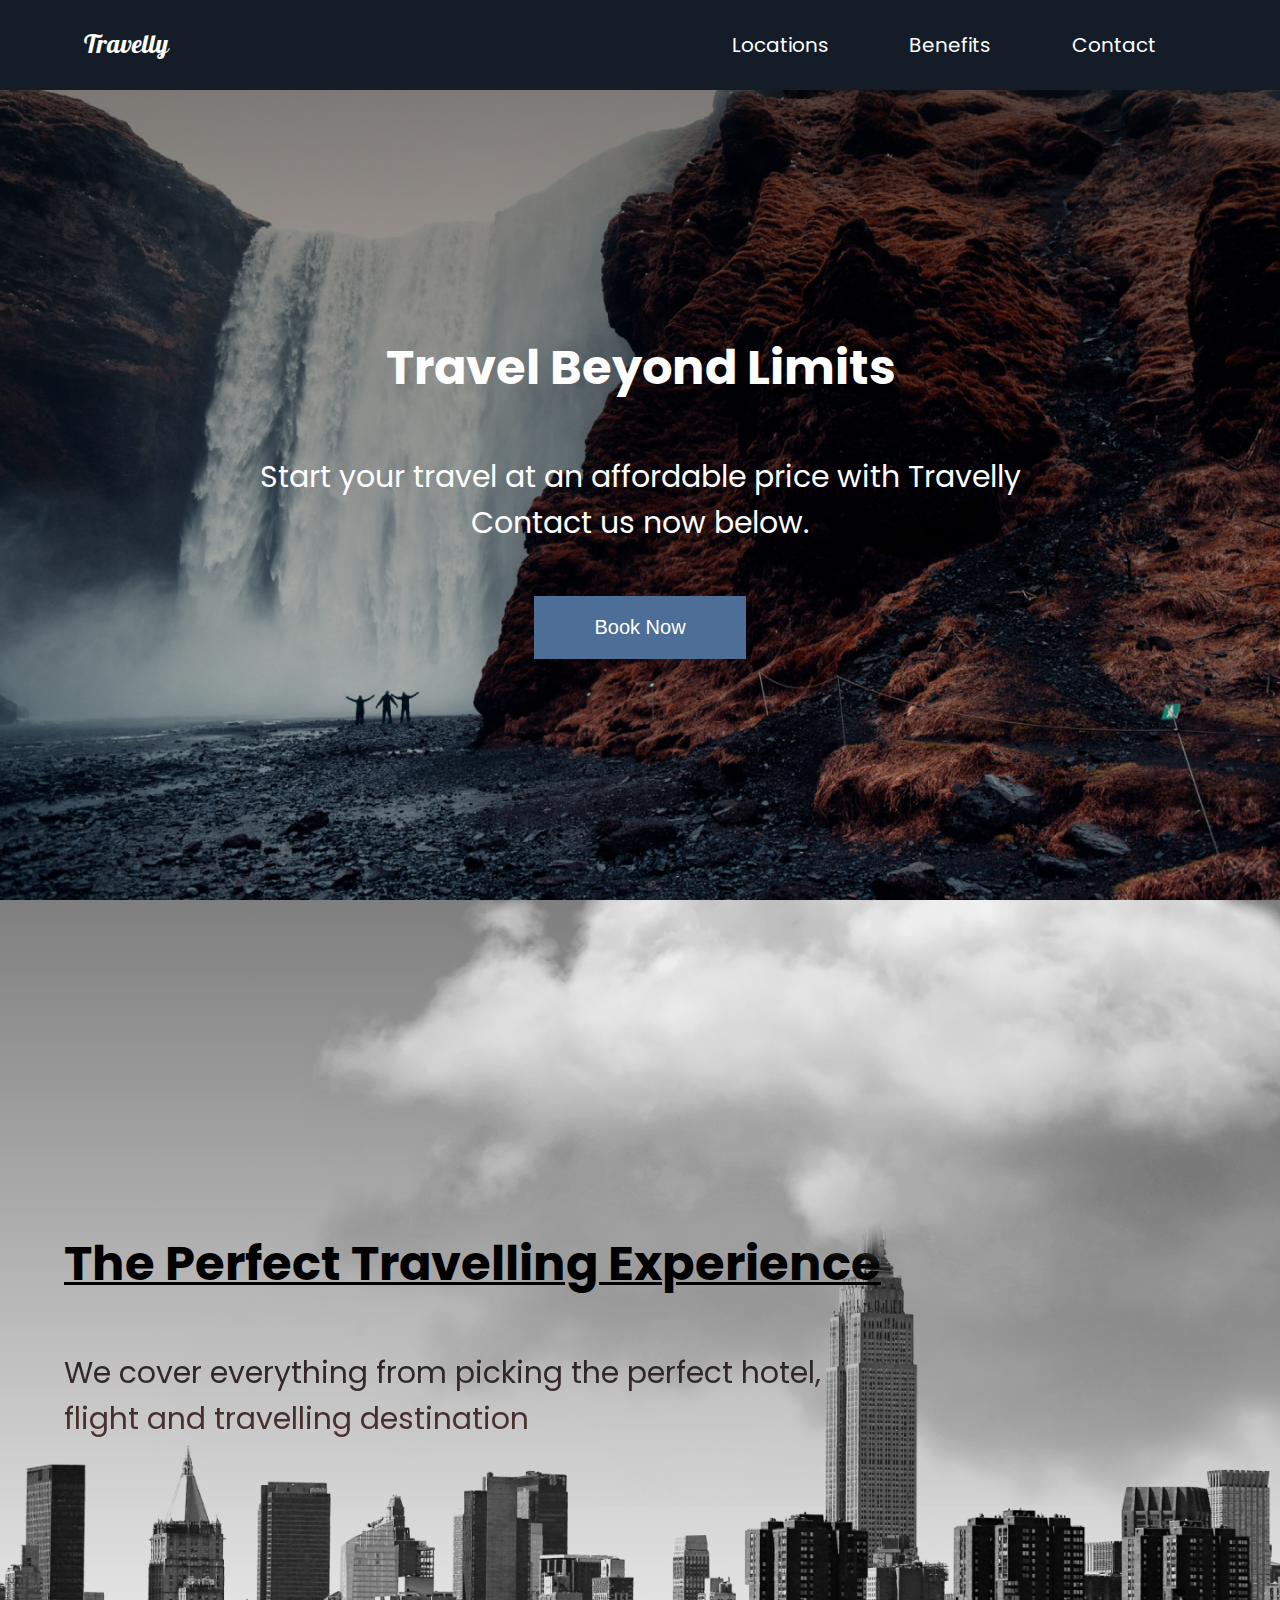
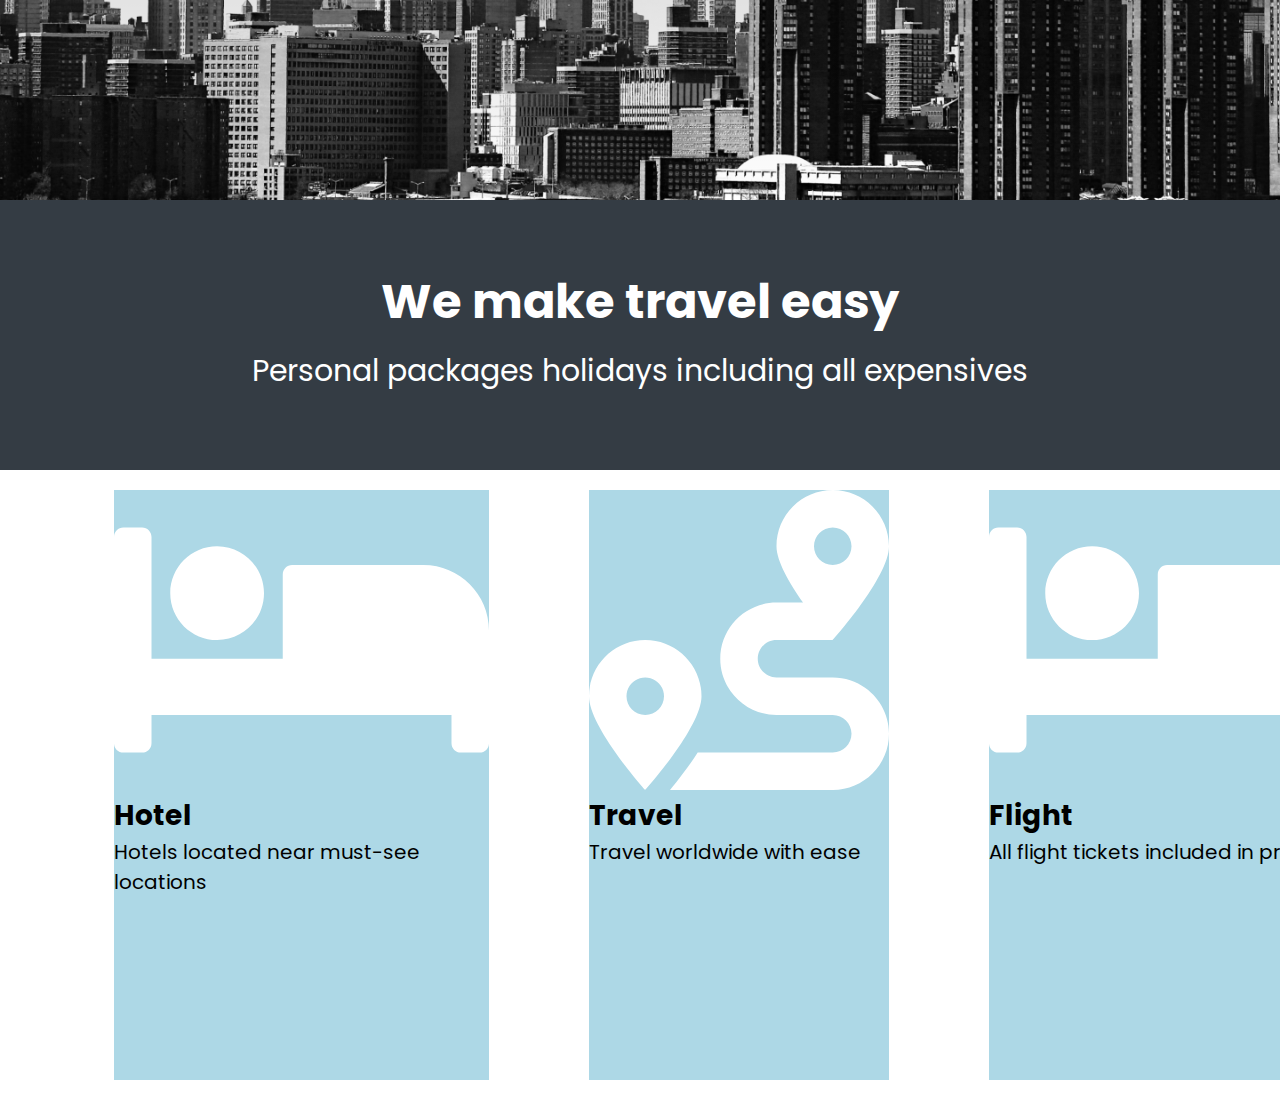
==== travelProject/index.html @ 885efffe "Add files via upload" ====
<!DOCTYPE html>
<html lang="en">

<head>
    <meta charset="UTF-8">
    <meta name="viewport" content="width=device-width, initial-scale=1.0">
    <meta http-equiv="X-UA-Compatible" content="ie-edge">
    <title>Travelly | Travelling Agency</title>
    <meta name="description" content="Travel agency website">
    <meta name="robots" content="index,follow">
    <link rel="icon" href="./icons/travel.svg">
    <link rel="preconnect" href="https://fonts.gstatic.com">
    <link rel="preconnect" href="https://fonts.gstatic.com">
    <link href="https://fonts.googleapis.com/css2?family=Pattaya&family=Poppins:wght@400;500&display=swap"
        rel="stylesheet">
    <link rel="stylesheet" href="style.css">
    <!-- <div>Icons made by <a href="https://www.flaticon.com/authors/icon-pond" title="Icon Pond">Icon Pond</a> from <a
            href="https://www.flaticon.com/" title="Flaticon">www.flaticon.com</a></div> note put this in the footer -->
</head>

<body>
    <header class="main-head">
        <nav>
            <h1 id="logo">Travelly</h1>
            <ul>
                <li><a href="#locations">Locations</a></li>
                <li><a href="#benefits">Benefits</a></li>
                <li><a href="#contacts">Contact</a></li>
            </ul>
        </nav>
    </header>
    <section class="hero">
        <h2>Travel Beyond Limits</h2>
        <h3>Start your travel at an affordable price with Travelly<br>Contact us now below.</h3>
        <button>Book Now</button>
    </section>
    <section id="locations">
        <header class="locations-head">
            <h2>The Perfect Travelling Experience</h2>
            <h3>We cover everything from picking the perfect hotel,<br />
                flight and travelling destination</h3>
            <img src="./img/cloud.png" class="moving-cloud-1 cloud" alt="">
            <img src="./img/cloud.png" class="moving-cloud-2 cloud" alt="">

        </header>
    </section>
    <section id="benefits">
        <header class="benefits-head">
            <h2>We make travel easy</h2>
            <h3>Personal packages holidays including all expensives</h3>
        </header>
        <div class="cards">
            <div class="card">
                <img src="./icons/bed-solid.svg">
                <h4>Hotel</h4>
                <p>Hotels located near must-see locations</p>
            </div>
            <div class="card">
                <img src="./icons/route-solid.svg">
                <h4>Travel</h4>
                <p>Travel worldwide with ease</p>
            </div>
            <div class="card">
                <img src="./icons/bed-solid.svg">
                <h4>Flight</h4>
                <p>All flight tickets included in price</p>
            </div>
        </div>
    </section>

</body>

</html>
---- travelProject/style.css ----
/* Global Styles */
*{
    margin:0;
    padding:0;
    box-sizing: border-box;
}
html{
    font-size: 62.5%;
}
body{
    font-family: "Poppins",sans-serif;
}
h1{
    font-size:2.6rem;
}
li,
button,
label,
input,
p{
    font-size:2rem;
}
h2{
    font-size:4.8rem;
}
h3{
    font-size:3rem;
    font-weight:400;
}
h4,h5{
    font-size:2.8rem;
}
a{
    color:white;
    text-decoration: none;
}
button{
    padding:2rem 6rem;
    background:#4c6e97;
    border:none;
    color:white;
    cursor: pointer;
    transition: background 0.5s ease-in-out;
}
button:hover{
    background:#2a3d53;


}

/* Nav Section with hero */
.main-head{
    background:#131c27;
    color:white;
}
nav{
    /* min-height:10vh; */
    display:flex;
    width:90%;
    margin:auto;
    align-items: center;
    padding:2rem;
    min-height:10vh;
    flex-wrap: wrap;
}
nav ul{
    display:flex;
    flex: 1 1 40rem;
    justify-content: space-around;
    align-items: center;
    list-style-type: none;
}
#logo{
    flex: 2 1 40rem;
    font-family: "Pattaya",sans-serif;
    font-weight:400;

}
.hero{
    min-height:90vh;
    background:linear-gradient(rgba(0, 0, 0, 0.5),transparent) ,url(./img/landing-page.jpg);
    background-repeat: no-repeat;
    background-size: cover;
    background-position: center;
    color:white;
    display:flex;
    flex-direction: column;
    justify-content: center;
    align-items: center;
    text-align: center;
}
.hero h3{
    padding:5rem;
}

/* locations section */
#locations{
    min-height:100vh;
    background:linear-gradient(rgba(0,0,0,0.5),transparent),url(./img/new-york-page.png);
    background-size: cover;
    background-position: center;
    display:flex;
    align-items: center;
    position: relative;
    overflow: hidden;
   

}
.locations-head{
    min-width: 90%;
    margin:auto;
    
}
.locations-head h2{
    padding: 1rem 0;
    text-decoration: underline;
    text-decoration-thickness: 0.3rem;
}
.locations-head h3{
    padding: 4rem 0;
    background: linear-gradient(#131c27,#663b34);
    background-clip:text;
    -webkit-text-fill-color: transparent;
}
.cloud{
    position:absolute;
    top:0%;
    right:0%;
    
}

.moving-cloud-1{
  animation: cloudAnimations 3s infinite alternate ease-in-out;

}
.moving-cloud-2{
    top:20%;
    z-index:-1;
    opacity: 0.5;
    animation: cloudAnimations 3.5s infinite alternate ease-in-out;


}
/* Benefits Section */
.benefits-head{
    background:#343c44;
    padding:3rem;
    min-height:30vh;
    display:flex;
    flex-direction: column;
    align-items: center;
    justify-content: center;
    color:white;
    text-align: center;
}
.benefits-head h3{
    padding:1rem;
}
.cards{
    display:flex;
    width:90%;
    margin:auto;
    min-height:70vh;
    
}
.card{
    background:lightblue;
    flex: 1 1 25rem;
    min-height:40rem;
    margin:2rem 5rem;
}

.card img{
    height:300px;
}
@keyframes cloudAnimations{
  from{
      transform:translate(10%,-10%);
  }
  to{
      transform:translate(0%,0%);
  }
}

@media screen and (max-width:932px){
    html{
        font-size:45%;
    }
    nav{
        text-align:center;
    }
    #logo{
        padding:2rem;
    }
    .cloud{ 
        /* height:-40rem; */
       
        pointer-events: none;
    }
    .moving-cloud-1{
    z-index: -1;
    height:
    }
    .moving-cloud-2{
     z-index:-2;
     /* top:10%; */
    }
    .locations-head h3{
        background:rgba(19, 28, 39, 0.514);
        -webkit-text-fill-color: white;
        padding:5rem;
        margin-top:4rem;

    }
    #locations{
        text-align:center;
    }
}



/* @media screen and (max-width:662px){
        html{
        font-size:45%;
    }
} */
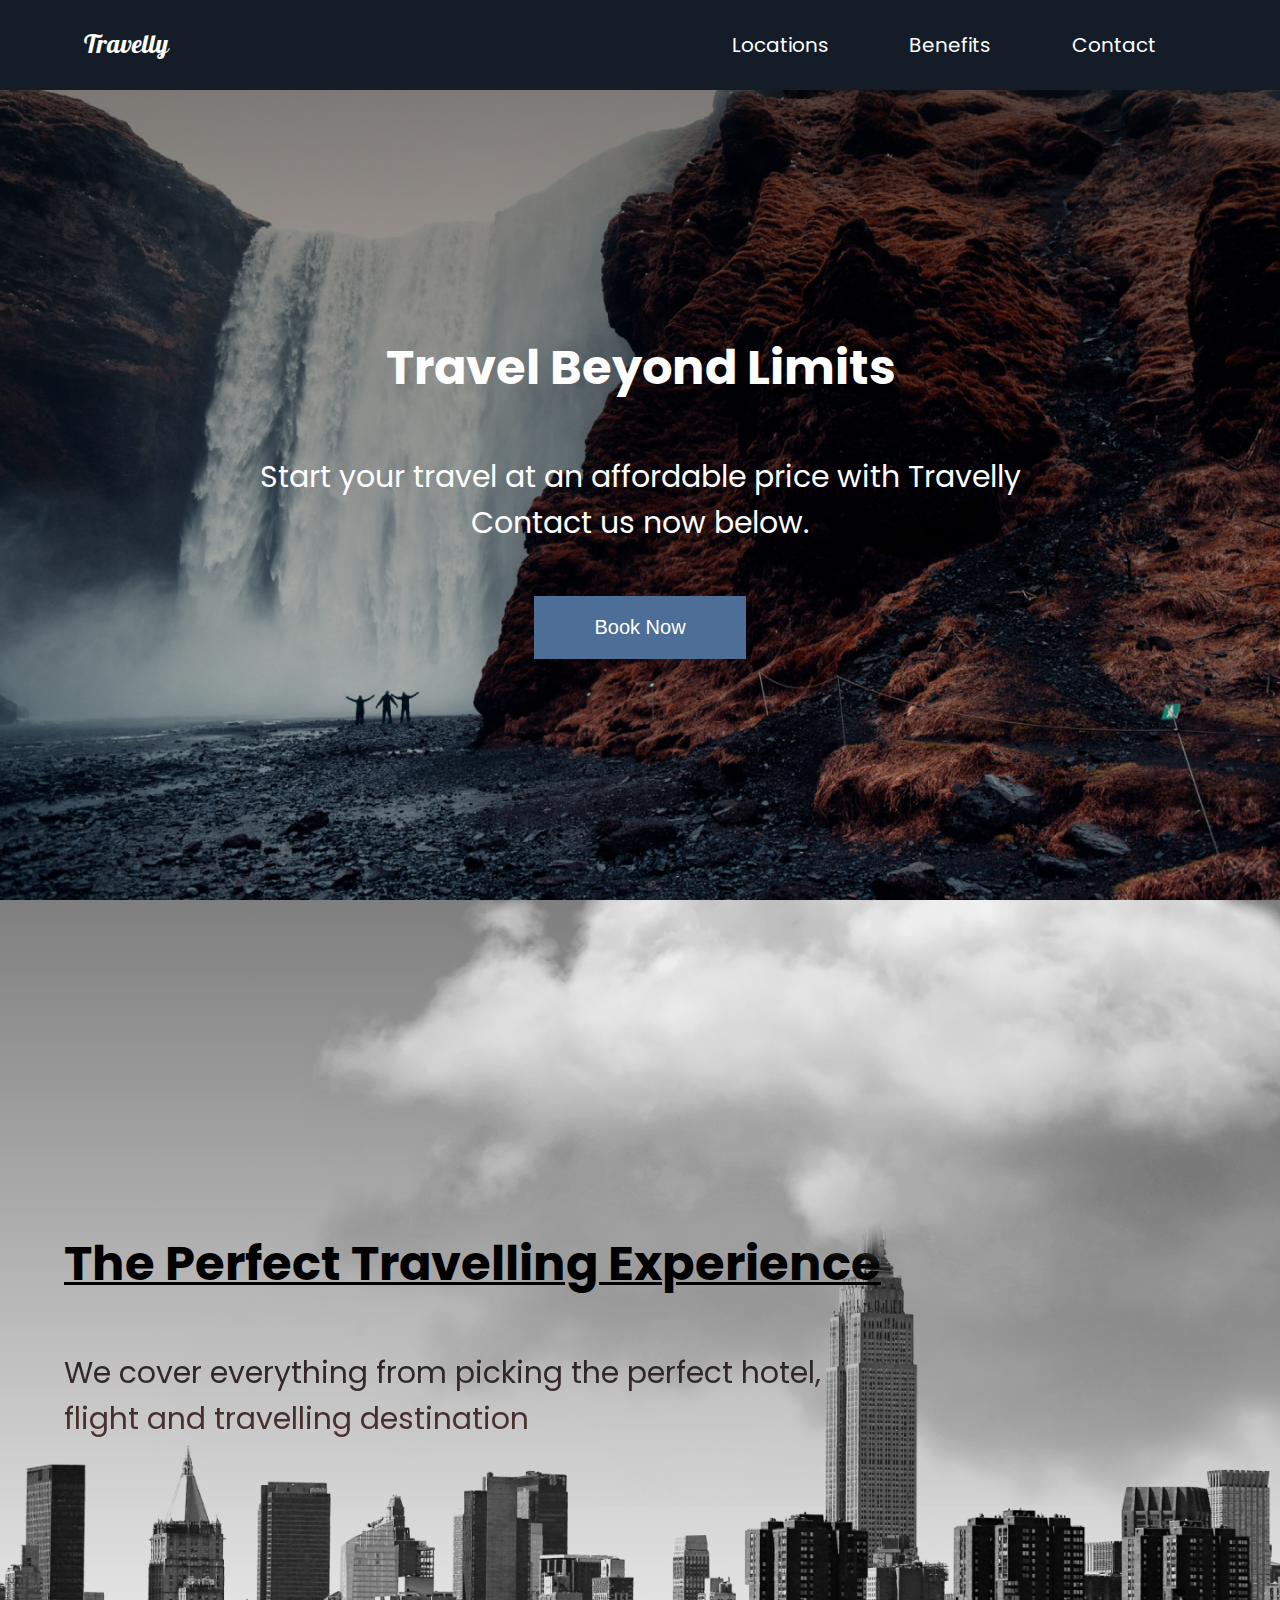
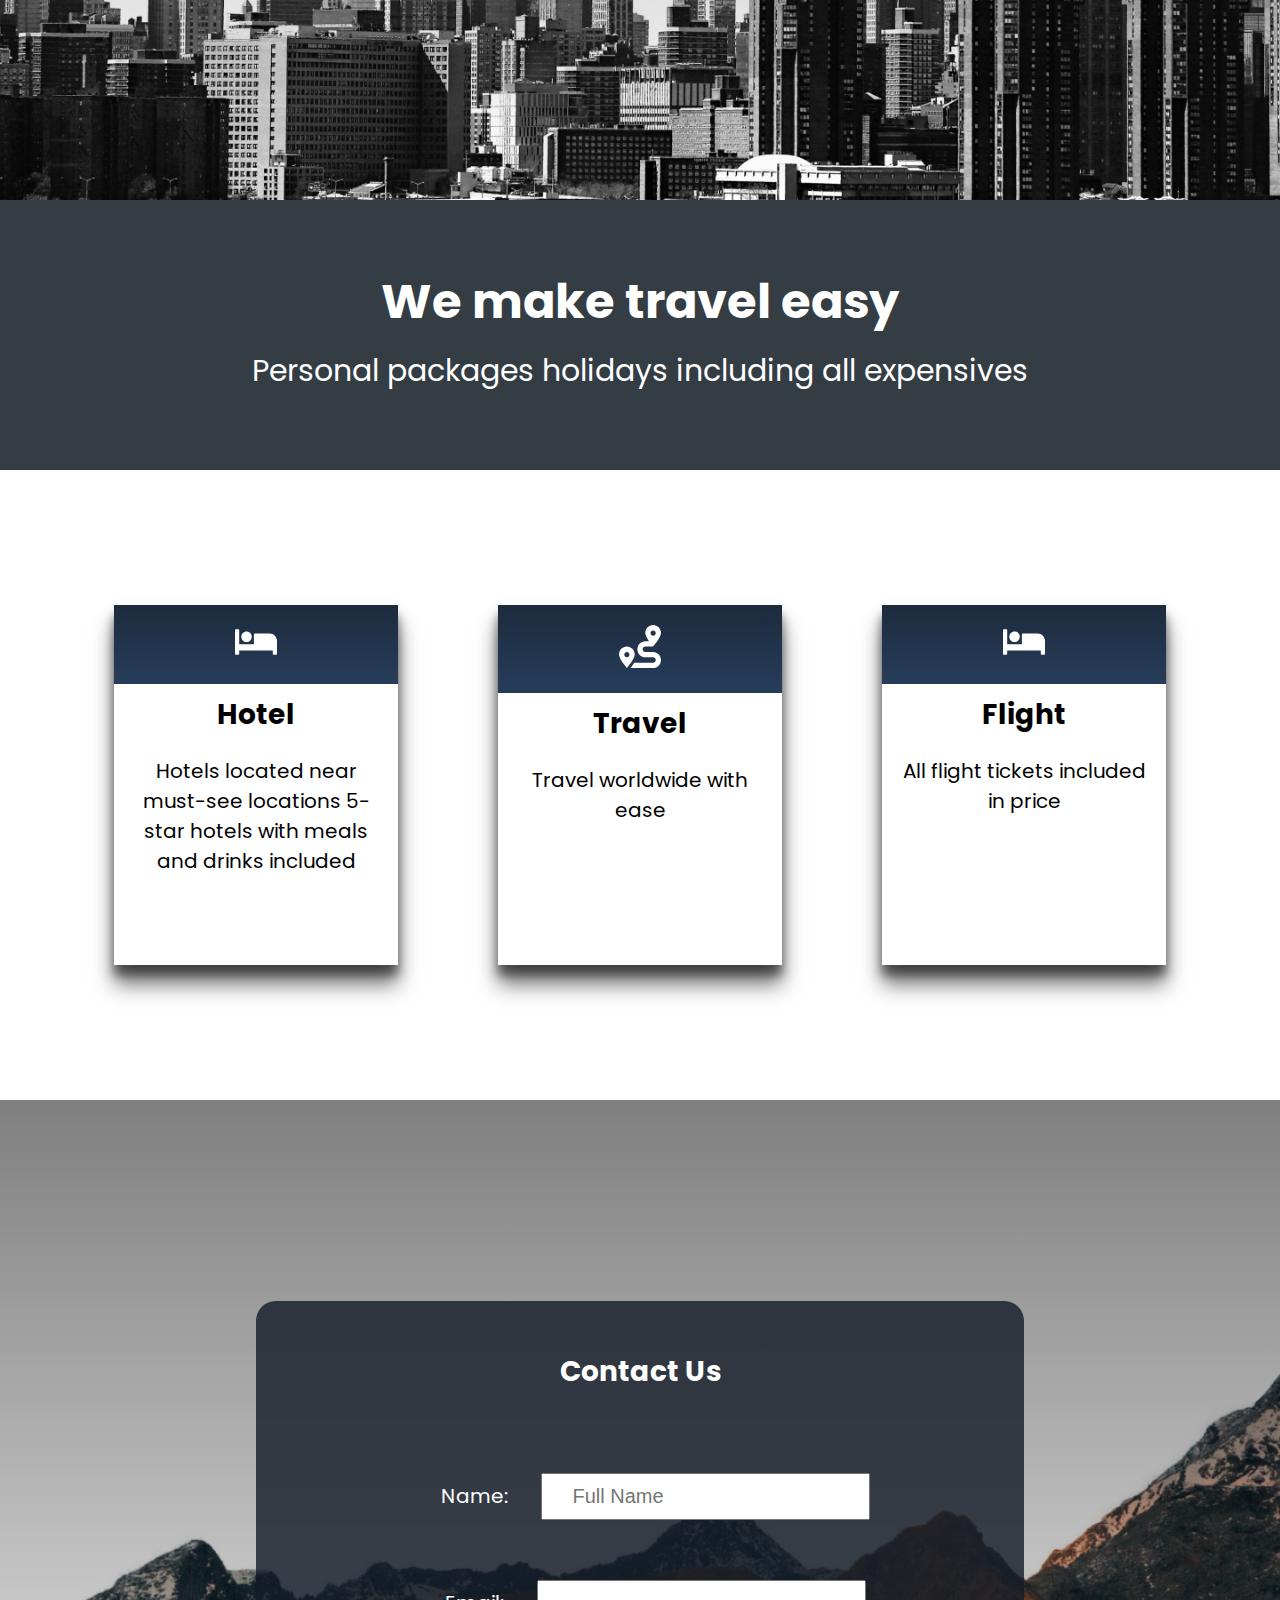
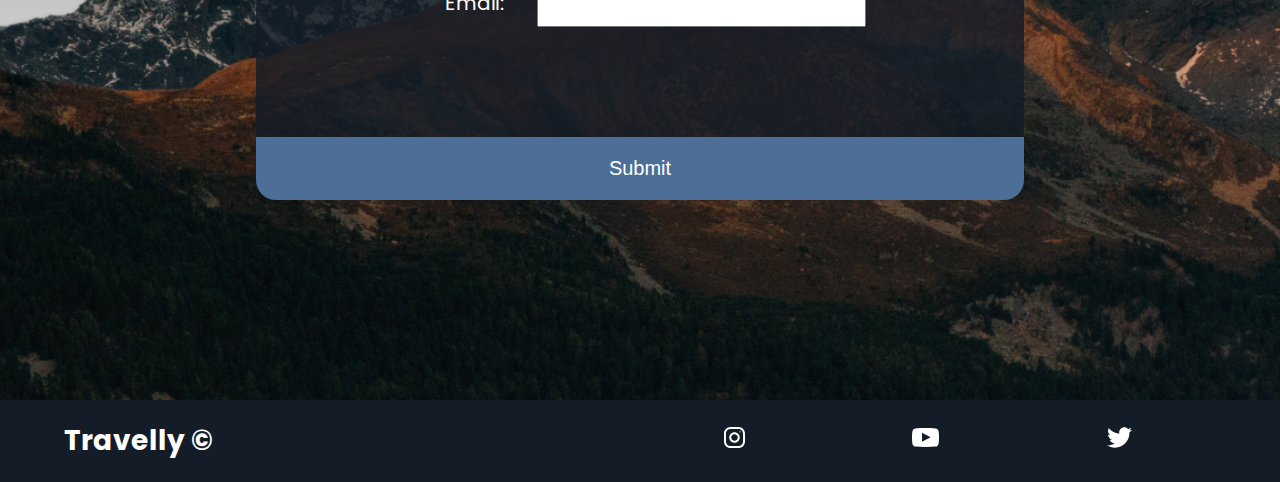
==== commit cfb213c8: "Add files via upload" ====
--- a/travelProject/index.html
+++ b/travelProject/index.html
@@ -51,22 +51,66 @@
         </header>
         <div class="cards">
             <div class="card">
-                <img src="./icons/bed-solid.svg">
+                <div class="card-icon">
+                    <img src="./icons/bed-solid.svg">
+                </div>
                 <h4>Hotel</h4>
-                <p>Hotels located near must-see locations</p>
+                <p>Hotels located near must-see locations
+                    5-star hotels with meals and drinks included
+
+                </p>
             </div>
+
             <div class="card">
-                <img src="./icons/route-solid.svg">
+                <div class="card-icon">
+                    <img src="./icons/route-solid.svg">
+                </div>
                 <h4>Travel</h4>
                 <p>Travel worldwide with ease</p>
             </div>
             <div class="card">
-                <img src="./icons/bed-solid.svg">
+                <div class="card-icon">
+                    <img src="./icons/bed-solid.svg">
+                </div>
                 <h4>Flight</h4>
                 <p>All flight tickets included in price</p>
             </div>
         </div>
     </section>
+    <section id="contacts">
+        <div class="form-wrapper">
+            <header class="form-head">
+                <h4>Contact Us</h4>
+            </header>
+            <form action="https://formspree.io/f/xrgodogo" method="POST">
+                <div class="name-form">
+                    <label for="name">Name:</label>
+                    <input type="text" placeholder="Full Name" name="name" required id="name">
+                </div>
+                <div class="email-form">
+                    <label for="email">Email:</label>
+                    <input type="email" name="_replyto" id="email" required>
+                </div>
+
+                <button type="submit" value="Send">Submit</button>
+                </class>
+            </form>
+        </div>
+
+    </section>
+    <footer>
+        <div class="footer-wrapper">
+            <h5>Travelly &copy; </h5>
+            <ul>
+                <li><a href="http://www.instragram.com" target="_blank" title="Go to Instragram"><img
+                            src="./icons/instagram.svg" alt="instagram icon"></a></li>
+                <li><a href="http://www.youtube.com" target="_blank" title="Go to Youtube"><img
+                            src="./icons/youtube.svg" alt="youtube icon"></a></li>
+                <li><a href="http://www.twitter.com" target="_blank" title="Go to Twitter"><img
+                            src="./icons/twitter.svg" alt="twitter icon"></a></li>
+            </ul>
+        </div>
+    </footer>
 
 </body>
 
--- a/travelProject/style.css
+++ b/travelProject/style.css
@@ -52,6 +52,9 @@
 .main-head{
     background:#131c27;
     color:white;
+    position: sticky;
+    top:0;
+    z-index:3;
 }
 nav{
     /* min-height:10vh; */
@@ -62,6 +65,8 @@
     padding:2rem;
     min-height:10vh;
     flex-wrap: wrap;
+    
+
 }
 nav ul{
     display:flex;
@@ -119,7 +124,8 @@
 .locations-head h3{
     padding: 4rem 0;
     background: linear-gradient(#131c27,#663b34);
-    background-clip:text;
+    color:white;
+   -webkit-background-clip:text;
     -webkit-text-fill-color: transparent;
 }
 .cloud{
@@ -161,17 +167,30 @@
     width:90%;
     margin:auto;
     min-height:70vh;
+    align-items:center;
+    flex-wrap: wrap;
     
 }
 .card{
-    background:lightblue;
+   text-align:center;
     flex: 1 1 25rem;
-    min-height:40rem;
+    min-height:40vh;
     margin:2rem 5rem;
-}
-
-.card img{
-    height:300px;
+    box-shadow:0 10px 10px rgba(0, 0, 0, 0.5),0 20px 20px rgba(0, 0, 0, 0.5);
+}
+
+.cards img{
+ max-width:15%;
+ margin:2rem;
+
+}
+.card-icon{
+    background:linear-gradient(#1d2b3d,#263d5a);
+   
+   
+}
+.cards p , h4{
+    padding:1rem;
 }
 @keyframes cloudAnimations{
   from{
@@ -182,6 +201,89 @@
   }
 }
 
+
+
+/* Contacts and form */
+#contacts{
+    min-height:100vh;
+    background:linear-gradient(rgba(0,0,0,0.5),transparent), url(./img/contact-mountain.png) no-repeat center;
+    background-size: cover;
+    display:flex;
+    flex-direction:column;
+    justify-content: center;
+    align-items: center;
+}
+.form-wrapper{
+    background:rgba(19,28,39,0.8);
+    width:60%;
+    color:white;
+    border-radius:20px;
+}
+.form-head{
+    text-align:center;
+    padding:4rem;
+}
+.name-form,
+.email-form{
+    padding:3rem;
+    text-align:center;
+}
+.form-wrapper label{
+    margin:0 3rem;
+}
+.form-wrapper button{
+    width:100%;
+    padding:2rem;
+    margin-top:8rem;
+    border-bottom-left-radius:20px;
+    border-bottom-right-radius:20px;
+}
+.form-wrapper input{
+    padding: 1rem 3rem;
+
+}
+/* footer  */
+footer{
+    background:#131c27;
+    color:white;
+}
+.footer-wrapper{
+    max-width:90vw;
+    margin:auto;
+    display:flex;
+    justify-content: center;
+    align-items: center;
+    padding:2rem 0;
+    flex-wrap:wrap;
+}
+.footer-wrapper h5{
+    flex:1 1 40rem;
+}
+.footer-wrapper ul{
+    flex: 1 1 40rem;
+    list-style-type: none;
+    display:flex;
+    justify-content: space-around;
+    align-items: center;
+    flex-wrap: wrap;
+    
+}
+.footer-wrapper li{
+    padding: 0 3rem;
+}
+.footer-wrapper img:hover{
+    border-bottom:3px solid white;
+    padding-bottom: 1.5rem;
+    border-radius:2px;
+    transition: 0.3s ease-in-out;
+}
+
+/* @media screen and (max-width:662px){
+        html{
+        font-size:45%;
+    }
+} */
+/* media query */
 @media screen and (max-width:932px){
     html{
         font-size:45%;
@@ -215,12 +317,14 @@
     #locations{
         text-align:center;
     }
-}
-
-
-
-/* @media screen and (max-width:662px){
-        html{
-        font-size:45%;
-    }
-} */
+    .form-wrapper{
+        width:100%;
+    }
+   footer{
+       text-align:center;
+   }
+  footer h5{
+      padding-bottom:3rem;
+      margin-left:2rem;
+  }
+}
